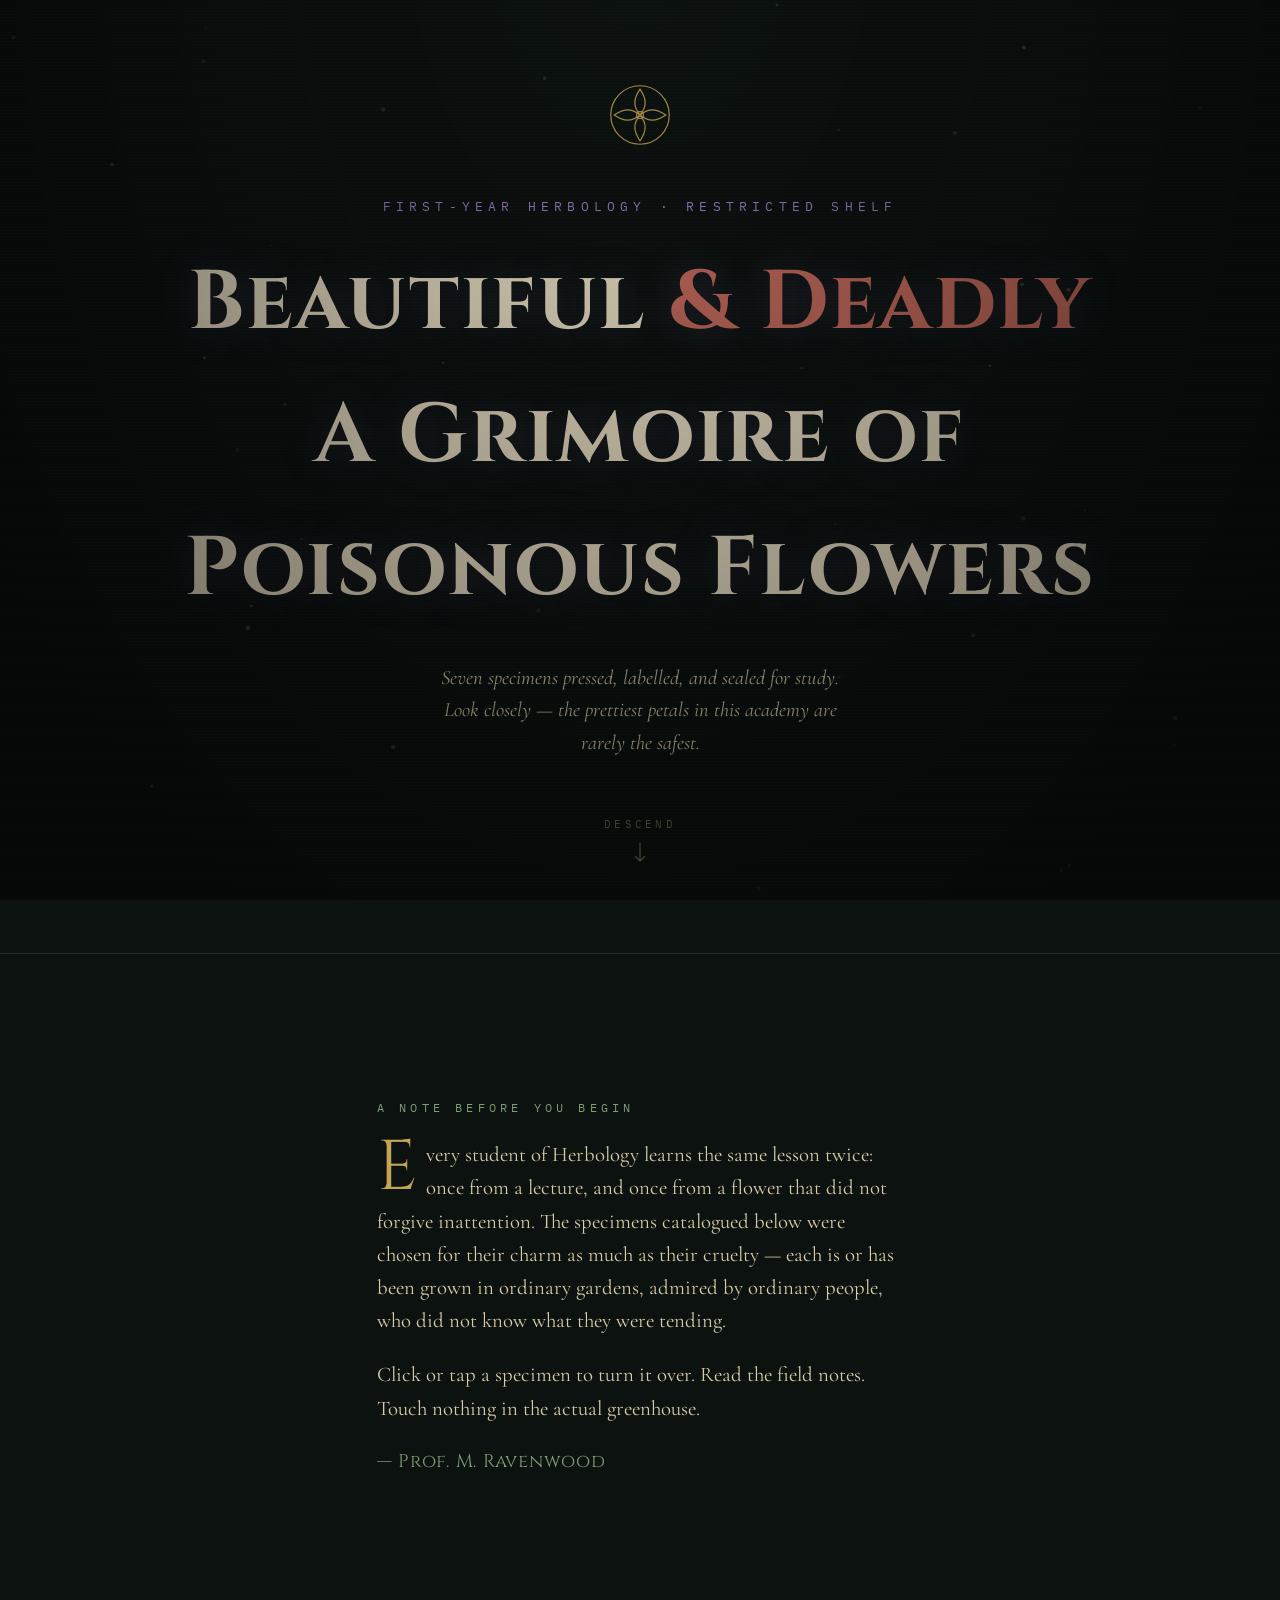
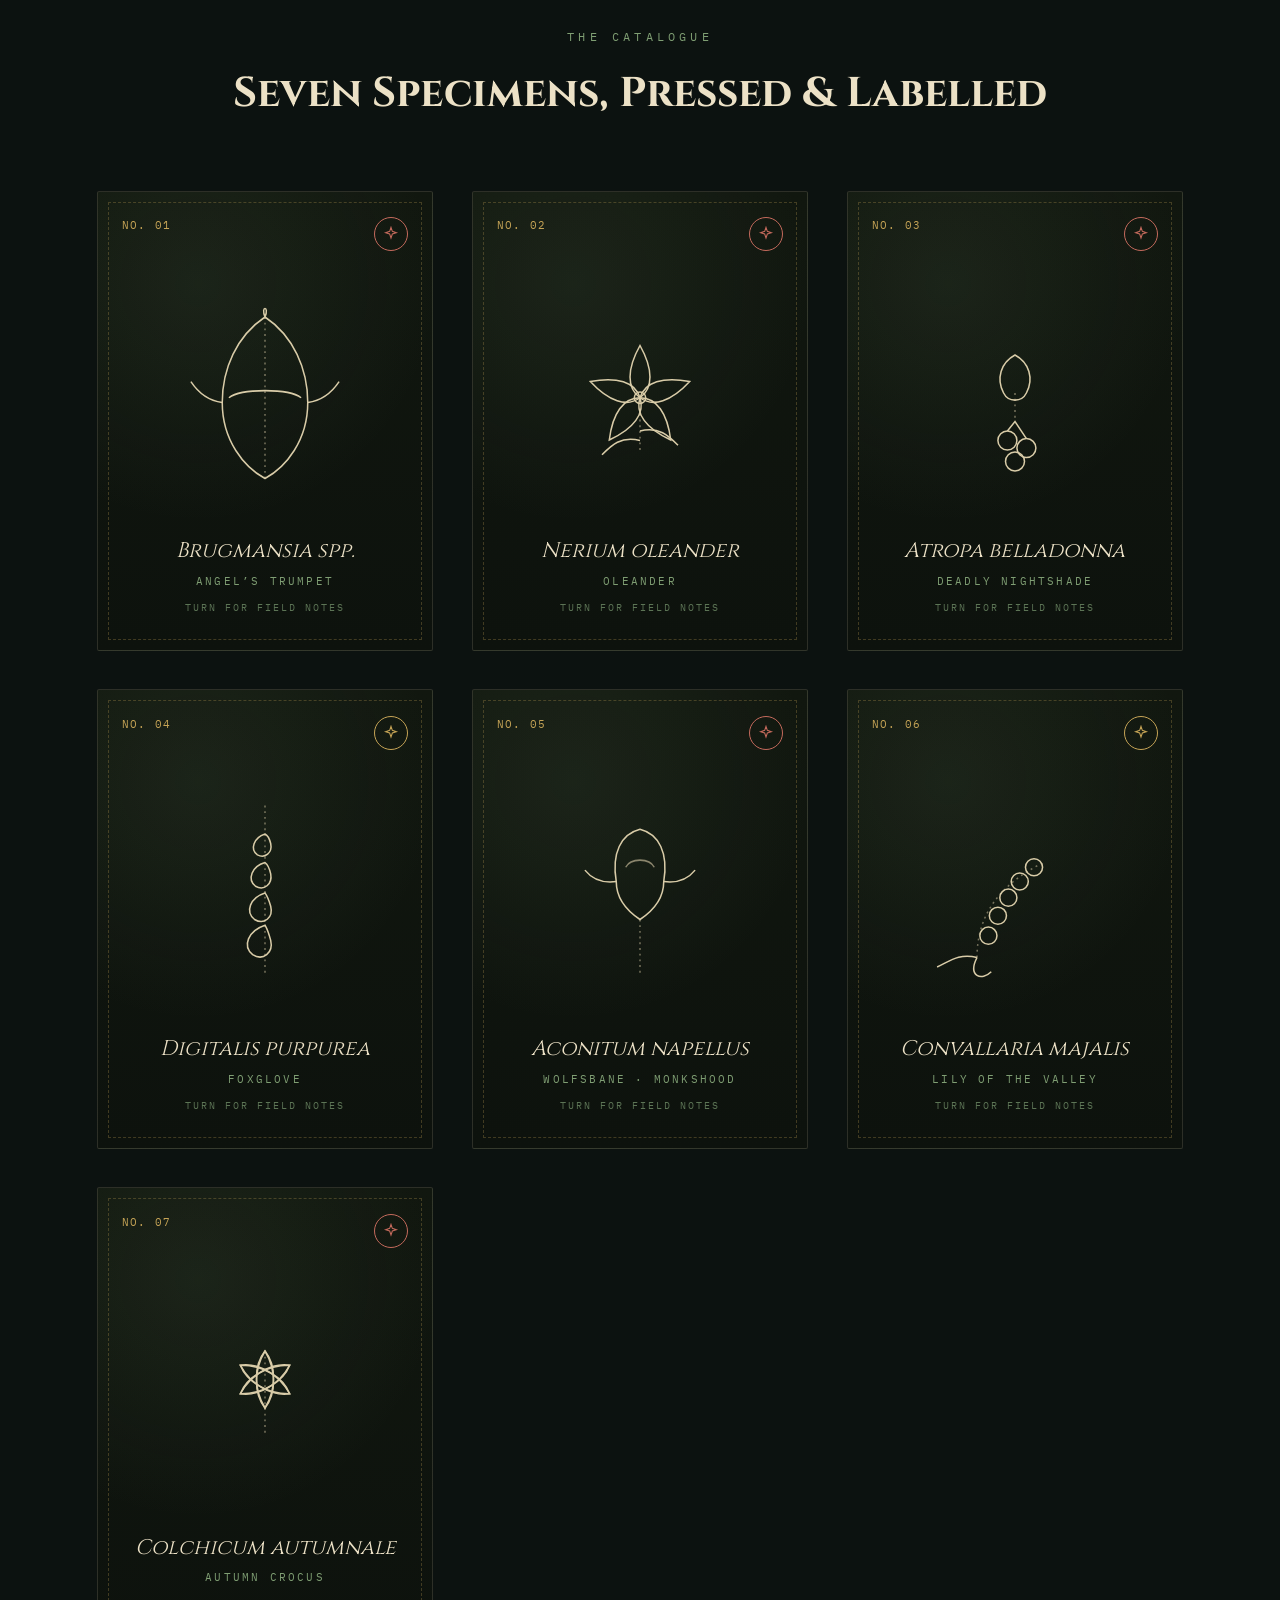
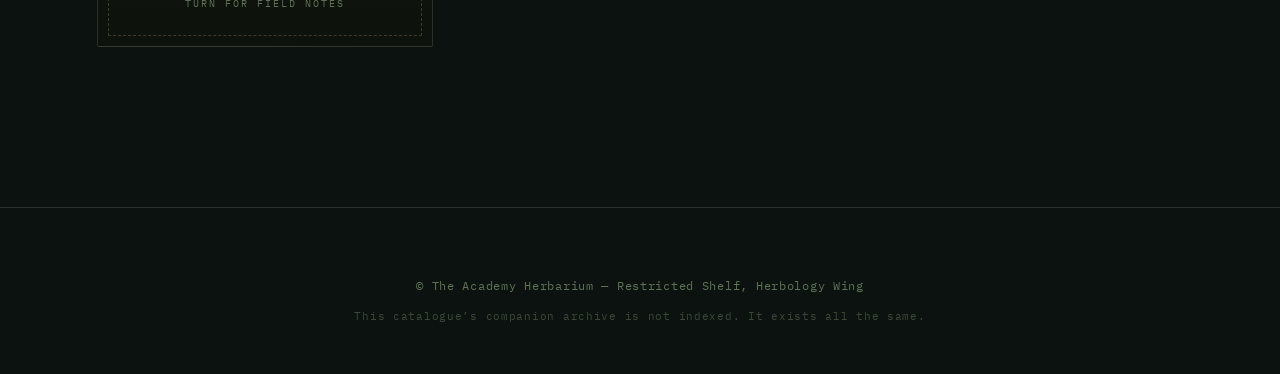
==== index.html @ 29f759af "Add files via upload" ====
<!DOCTYPE html>
<html lang="en">
<head>
<meta charset="UTF-8">
<meta name="viewport" content="width=device-width, initial-scale=1.0">
<title>Herbology &mdash; A Catalogue of Toxic Botanicals</title>
<meta name="description" content="A restricted-shelf herbarium of beautiful, deadly flowers, catalogued for first-year Herbology students.">
<meta name="author" content="Prof. M. Ravenwood, Herbology Chair &mdash; annotations withheld from the printed edition; see the archive, if you can find it.">
<link rel="preconnect" href="https://fonts.googleapis.com">
<link href="https://fonts.googleapis.com/css2?family=Cinzel:wght@600;700&family=Cormorant+Garamond:ital,wght@0,400;0,500;0,600;1,500&family=IBM+Plex+Mono:wght@400;500&display=swap" rel="stylesheet">
<link rel="stylesheet" href="style.css">

<!--
  A restricted archive sits just beyond this catalogue.
  Its address is withheld from every page&mdash;but not from every file.
  A crawler is told where NOT to go. Ask one what it was told.

  d2l0Y2hhY2FkZW15e2gxZGRlbl8=
-->

</head>
<body>

<canvas id="spores" aria-hidden="true"></canvas>

<header class="hero">
  <svg class="hero__crest" viewBox="0 0 100 100" fill="none" stroke="currentColor" stroke-width="1.4" aria-hidden="true">
    <circle cx="50" cy="50" r="34"/>
    <path d="M50 20 C58 32 58 40 50 50 C42 40 42 32 50 20 Z"/>
    <path d="M50 50 C58 60 58 68 50 80 C42 68 42 60 50 50 Z"/>
    <path d="M20 50 C32 42 40 42 50 50 C40 58 32 58 20 50 Z"/>
    <path d="M50 50 C60 42 68 42 80 50 C68 58 60 58 50 50 Z"/>
    <circle cx="50" cy="50" r="4"/>
  </svg>
  <p class="hero__kicker">First-Year Herbology &middot; Restricted Shelf</p>
  <h1>Beautiful <em>&amp; Deadly</em><br>A Grimoire of Poisonous Flowers</h1>
  <p class="hero__sub">Seven specimens pressed, labelled, and sealed for study. Look closely &mdash; the prettiest petals in this academy are rarely the safest.</p>
  <div class="hero__scroll" aria-hidden="true">
    <span>descend</span>
    <svg viewBox="0 0 14 20" fill="none" stroke="currentColor" stroke-width="1.4"><path d="M7 0v18M2 13l5 5 5-5"/></svg>
  </div>
</header>

<section class="foreword reveal">
  <span class="eyebrow">A Note Before You Begin</span>
  <p>Every student of Herbology learns the same lesson twice: once from a lecture, and once from a flower that did not forgive inattention. The specimens catalogued below were chosen for their charm as much as their cruelty &mdash; each is or has been grown in ordinary gardens, admired by ordinary people, who did not know what they were tending.</p>
  <p>Click or tap a specimen to turn it over. Read the field notes. Touch nothing in the actual greenhouse.</p>
  <span class="signature">&mdash; Prof. M. Ravenwood</span>
</section>

<main class="catalogue">
  <div class="catalogue__head reveal">
    <span class="eyebrow">The Catalogue</span>
    <h2>Seven Specimens, Pressed &amp; Labelled</h2>
  </div>

  <div class="grid">

    <!-- 01 — Angel's Trumpet -->
    <article class="specimen reveal" tabindex="0">
      <div class="specimen__inner">
        <div class="specimen__face">
          <div class="specimen__tag">
            <span>No. 01</span>
            <span class="specimen__seal tox-lethal" title="Toxicity: Lethal">
              <svg viewBox="0 0 24 24" fill="none" stroke="currentColor" stroke-width="1.6"><path d="M12 2l2 6 6 2-6 2-2 6-2-6-6-2 6-2z"/></svg>
            </span>
          </div>
          <div class="specimen__art">
            <svg viewBox="0 0 200 200" fill="none" stroke="currentColor" stroke-width="1.6">
              <path d="M100 20 C70 40 55 75 55 110 C55 150 78 178 100 190 C122 178 145 150 145 110 C145 75 130 40 100 20 Z"/>
              <path d="M62 105 C75 95 125 95 138 105" />
              <path d="M100 20 L100 190" stroke-dasharray="2 4" opacity="0.5"/>
              <path d="M100 20 C95 8 105 8 100 20 Z"/>
              <path d="M55 110 C40 108 30 100 22 88" />
              <path d="M145 110 C160 108 170 100 178 88" />
            </svg>
          </div>
          <div class="specimen__names">
            <span class="specimen__latin">Brugmansia spp.</span>
            <span class="specimen__common">Angel&rsquo;s Trumpet</span>
          </div>
          <p class="specimen__hint">turn for field notes</p>
        </div>
        <div class="specimen__face specimen__face--back">
          <span class="specimen__latin-back">Brugmansia spp.</span>
          <p class="specimen__field-label">Description</p>
          <p>Pendulous, trumpet-shaped blooms up to a foot long, drooping from woody shrubs. Sweetly fragrant by night, when the flowers open fully to lure moths.</p>
          <p class="specimen__field-label">Toxicity</p>
          <p>Every part contains tropane alkaloids &mdash; scopolamine, atropine, hyoscyamine. Ingestion causes delirium, hallucination, paralysis of the gut, and in sufficient dose, death.</p>
          <p class="specimen__field-label">Field Notes</p>
          <p>Old apothecaries called it a component of &ldquo;flying ointments,&rdquo; rubbed onto skin rather than swallowed. Witches, allegedly, did not fly so much as dream that they did.</p>
        </div>
      </div>
    </article>

    <!-- 02 — Oleander -->
    <article class="specimen reveal" tabindex="0">
      <div class="specimen__inner">
        <div class="specimen__face">
          <div class="specimen__tag">
            <span>No. 02</span>
            <span class="specimen__seal tox-lethal" title="Toxicity: Lethal">
              <svg viewBox="0 0 24 24" fill="none" stroke="currentColor" stroke-width="1.6"><path d="M12 2l2 6 6 2-6 2-2 6-2-6-6-2 6-2z"/></svg>
            </span>
          </div>
          <div class="specimen__art">
            <svg viewBox="0 0 200 200" fill="none" stroke="currentColor" stroke-width="1.6">
              <g transform="translate(100,105)">
                <path d="M0 -55 C14 -30 14 -10 0 0 C-14 -10 -14 -30 0 -55 Z"/>
                <path d="M0 -55 C14 -30 14 -10 0 0 C-14 -10 -14 -30 0 -55 Z" transform="rotate(72)"/>
                <path d="M0 -55 C14 -30 14 -10 0 0 C-14 -10 -14 -30 0 -55 Z" transform="rotate(144)"/>
                <path d="M0 -55 C14 -30 14 -10 0 0 C-14 -10 -14 -30 0 -55 Z" transform="rotate(216)"/>
                <path d="M0 -55 C14 -30 14 -10 0 0 C-14 -10 -14 -30 0 -55 Z" transform="rotate(288)"/>
                <circle r="6"/>
              </g>
              <path d="M100 160 L100 105" stroke-dasharray="2 4" opacity="0.5"/>
              <path d="M100 150 C80 145 70 155 60 165" />
              <path d="M100 140 C120 135 130 145 140 155" />
            </svg>
          </div>
          <div class="specimen__names">
            <span class="specimen__latin">Nerium oleander</span>
            <span class="specimen__common">Oleander</span>
          </div>
          <p class="specimen__hint">turn for field notes</p>
        </div>
        <div class="specimen__face specimen__face--back">
          <span class="specimen__latin-back">Nerium oleander</span>
          <p class="specimen__field-label">Description</p>
          <p>A tidy, evergreen shrub with narrow leaves and clusters of five-petaled pink, white, or red flowers, planted along roadsides for its indifference to drought and neglect.</p>
          <p class="specimen__field-label">Toxicity</p>
          <p>Every part &mdash; leaf, stem, sap, smoke of burnt wood &mdash; carries cardiac glycosides. A single leaf, chewed by a child or a curious pet, has been enough to kill.</p>
          <p class="specimen__field-label">Field Notes</p>
          <p>Its beauty is precisely the trap: municipal planters full of a poison ranked among the deadliest ornamentals grown anywhere in the world.</p>
        </div>
      </div>
    </article>

    <!-- 03 — Deadly Nightshade -->
    <article class="specimen reveal" tabindex="0">
      <div class="specimen__inner">
        <div class="specimen__face">
          <div class="specimen__tag">
            <span>No. 03</span>
            <span class="specimen__seal tox-lethal" title="Toxicity: Lethal">
              <svg viewBox="0 0 24 24" fill="none" stroke="currentColor" stroke-width="1.6"><path d="M12 2l2 6 6 2-6 2-2 6-2-6-6-2 6-2z"/></svg>
            </span>
          </div>
          <div class="specimen__art">
            <svg viewBox="0 0 200 200" fill="none" stroke="currentColor" stroke-width="1.6">
              <path d="M100 60 C85 68 80 85 88 100 C93 110 107 110 112 100 C120 85 115 68 100 60 Z"/>
              <path d="M100 100 L100 130" stroke-dasharray="2 4" opacity="0.5"/>
              <circle cx="92" cy="150" r="10"/>
              <circle cx="112" cy="158" r="10"/>
              <circle cx="100" cy="172" r="10"/>
              <path d="M92 140 L100 130 L112 148" />
            </svg>
          </div>
          <div class="specimen__names">
            <span class="specimen__latin">Atropa belladonna</span>
            <span class="specimen__common">Deadly Nightshade</span>
          </div>
          <p class="specimen__hint">turn for field notes</p>
        </div>
        <div class="specimen__face specimen__face--back">
          <span class="specimen__latin-back">Atropa belladonna</span>
          <p class="specimen__field-label">Description</p>
          <p>Small, bell-shaped purple-brown flowers give way to glossy black berries, sweet enough to tempt a child and dangerous enough to end that child&rsquo;s afternoon in a hospital.</p>
          <p class="specimen__field-label">Toxicity</p>
          <p>Atropine is the namesake alkaloid, once dosed deliberately to dilate the pupils. In excess it brings racing pulse, fever, hallucination, coma.</p>
          <p class="specimen__field-label">Field Notes</p>
          <p>&ldquo;Bella donna&rdquo; &mdash; beautiful woman. Renaissance ladies dropped its juice into their eyes for a wide, dark, fashionable stare, and paid for the fashion in blurred vision.</p>
        </div>
      </div>
    </article>

    <!-- 04 — Foxglove -->
    <article class="specimen reveal" tabindex="0">
      <div class="specimen__inner">
        <div class="specimen__face">
          <div class="specimen__tag">
            <span>No. 04</span>
            <span class="specimen__seal tox-severe" title="Toxicity: Severe">
              <svg viewBox="0 0 24 24" fill="none" stroke="currentColor" stroke-width="1.6"><path d="M12 2l2 6 6 2-6 2-2 6-2-6-6-2 6-2z"/></svg>
            </span>
          </div>
          <div class="specimen__art">
            <svg viewBox="0 0 200 200" fill="none" stroke="currentColor" stroke-width="1.6">
              <path d="M100 10 L100 190" stroke-dasharray="2 4" opacity="0.5"/>
              <path d="M100 40 C88 44 84 56 92 62 C100 66 108 60 106 50 C104 42 100 40 100 40Z"/>
              <path d="M100 70 C86 74 81 88 90 95 C99 100 108 93 106 82 C104 73 100 70 100 70Z"/>
              <path d="M100 102 C84 107 79 122 89 130 C99 136 109 128 106 116 C103 106 100 102 100 102Z"/>
              <path d="M100 136 C82 142 76 158 87 167 C98 174 109 165 106 152 C103 141 100 136 100 136Z"/>
            </svg>
          </div>
          <div class="specimen__names">
            <span class="specimen__latin">Digitalis purpurea</span>
            <span class="specimen__common">Foxglove</span>
          </div>
          <p class="specimen__hint">turn for field notes</p>
        </div>
        <div class="specimen__face specimen__face--back">
          <span class="specimen__latin-back">Digitalis purpurea</span>
          <p class="specimen__field-label">Description</p>
          <p>A tall biennial spire lined with dozens of speckled, thimble-shaped bells, rising from cottage gardens and woodland edges alike.</p>
          <p class="specimen__field-label">Toxicity</p>
          <p>Digoxin and related cardiac glycosides slow and disrupt the heart. The margin between a therapeutic dose and a fatal one is famously narrow.</p>
          <p class="specimen__field-label">Field Notes</p>
          <p>Medicine and poison from the same leaf: digitalis remains a treatment for certain heart conditions, prescribed in doses measured to the milligram.</p>
        </div>
      </div>
    </article>

    <!-- 05 — Wolfsbane / Monkshood -->
    <article class="specimen reveal" tabindex="0">
      <div class="specimen__inner">
        <div class="specimen__face">
          <div class="specimen__tag">
            <span>No. 05</span>
            <span class="specimen__seal tox-lethal" title="Toxicity: Lethal">
              <svg viewBox="0 0 24 24" fill="none" stroke="currentColor" stroke-width="1.6"><path d="M12 2l2 6 6 2-6 2-2 6-2-6-6-2 6-2z"/></svg>
            </span>
          </div>
          <div class="specimen__art">
            <svg viewBox="0 0 200 200" fill="none" stroke="currentColor" stroke-width="1.6">
              <path d="M100 130 L100 190" stroke-dasharray="2 4" opacity="0.5"/>
              <path d="M75 90 C70 60 80 40 100 35 C120 40 130 60 125 90 C125 110 112 122 100 130 C88 122 75 110 75 90 Z"/>
              <path d="M75 90 C60 92 50 88 42 78" />
              <path d="M125 90 C140 92 150 88 158 78" />
              <path d="M85 75 C90 65 110 65 115 75" opacity="0.6"/>
            </svg>
          </div>
          <div class="specimen__names">
            <span class="specimen__latin">Aconitum napellus</span>
            <span class="specimen__common">Wolfsbane &middot; Monkshood</span>
          </div>
          <p class="specimen__hint">turn for field notes</p>
        </div>
        <div class="specimen__face specimen__face--back">
          <span class="specimen__latin-back">Aconitum napellus</span>
          <p class="specimen__field-label">Description</p>
          <p>Deep violet flowers shaped like a monk&rsquo;s hood, arranged along a stout, upright stem in cool, damp gardens and mountain meadows.</p>
          <p class="specimen__field-label">Toxicity</p>
          <p>Aconitine can absorb through unbroken skin. Numbness, paralysis, and cardiac arrest follow &mdash; among the most lethal alkaloids in the plant kingdom.</p>
          <p class="specimen__field-label">Field Notes</p>
          <p>Named for wolves and worn by monks alike in folklore; arrow-tips were once dipped in its root. Garden gloves are not a suggestion here &mdash; they are policy.</p>
        </div>
      </div>
    </article>

    <!-- 06 — Lily of the Valley -->
    <article class="specimen reveal" tabindex="0">
      <div class="specimen__inner">
        <div class="specimen__face">
          <div class="specimen__tag">
            <span>No. 06</span>
            <span class="specimen__seal tox-severe" title="Toxicity: Severe">
              <svg viewBox="0 0 24 24" fill="none" stroke="currentColor" stroke-width="1.6"><path d="M12 2l2 6 6 2-6 2-2 6-2-6-6-2 6-2z"/></svg>
            </span>
          </div>
          <div class="specimen__art">
            <svg viewBox="0 0 200 200" fill="none" stroke="currentColor" stroke-width="1.6">
              <path d="M60 170 C60 120 90 90 130 70" stroke-dasharray="2 4" opacity="0.5"/>
              <circle cx="120" cy="75" r="9"/>
              <circle cx="105" cy="90" r="9"/>
              <circle cx="93" cy="107" r="9"/>
              <circle cx="82" cy="126" r="9"/>
              <circle cx="72" cy="147" r="9"/>
              <path d="M60 170 C40 165 30 175 18 180" />
              <path d="M60 170 C50 190 65 195 75 185" />
            </svg>
          </div>
          <div class="specimen__names">
            <span class="specimen__latin">Convallaria majalis</span>
            <span class="specimen__common">Lily of the Valley</span>
          </div>
          <p class="specimen__hint">turn for field notes</p>
        </div>
        <div class="specimen__face specimen__face--back">
          <span class="specimen__latin-back">Convallaria majalis</span>
          <p class="specimen__field-label">Description</p>
          <p>A gentle arch of small white bells, achingly fragrant, spilling from broad green leaves in shaded corners of temperate gardens each spring.</p>
          <p class="specimen__field-label">Toxicity</p>
          <p>Convallatoxin and related glycosides affect the heart much as foxglove&rsquo;s do. The water in a vase of cut stems becomes dangerous in its own right.</p>
          <p class="specimen__field-label">Field Notes</p>
          <p>A traditional wedding flower, prized for meaning &ldquo;return of happiness.&rdquo; No bouquet in this academy&rsquo;s history has ever been eaten, and it should stay that way.</p>
        </div>
      </div>
    </article>

    <!-- 07 — Autumn Crocus -->
    <article class="specimen reveal" tabindex="0">
      <div class="specimen__inner">
        <div class="specimen__face">
          <div class="specimen__tag">
            <span>No. 07</span>
            <span class="specimen__seal tox-lethal" title="Toxicity: Lethal">
              <svg viewBox="0 0 24 24" fill="none" stroke="currentColor" stroke-width="1.6"><path d="M12 2l2 6 6 2-6 2-2 6-2-6-6-2 6-2z"/></svg>
            </span>
          </div>
          <div class="specimen__art">
            <svg viewBox="0 0 200 200" fill="none" stroke="currentColor" stroke-width="1.6" role="img">
              <!-- A specimen pressed without its leaves, as this species always blooms. -->
              <title>field-note: check what a crocus shows when it has nothing left to hide // pl41n_</title>
              <path d="M100 60 L100 150" stroke-dasharray="2 4" opacity="0.5"/>
              <path d="M100 60 C88 75 88 100 100 120 C112 100 112 75 100 60 Z"/>
              <path d="M100 60 C88 75 88 100 100 120 C112 100 112 75 100 60 Z" transform="rotate(60 100 90)"/>
              <path d="M100 60 C88 75 88 100 100 120 C112 100 112 75 100 60 Z" transform="rotate(120 100 90)"/>
              <path d="M100 60 C88 75 88 100 100 120 C112 100 112 75 100 60 Z" transform="rotate(180 100 90)"/>
              <path d="M100 60 C88 75 88 100 100 120 C112 100 112 75 100 60 Z" transform="rotate(240 100 90)"/>
              <path d="M100 60 C88 75 88 100 100 120 C112 100 112 75 100 60 Z" transform="rotate(300 100 90)"/>
            </svg>
          </div>
          <div class="specimen__names">
            <span class="specimen__latin">Colchicum autumnale</span>
            <span class="specimen__common">Autumn Crocus</span>
          </div>
          <p class="specimen__hint">turn for field notes</p>
        </div>
        <div class="specimen__face specimen__face--back">
          <span class="specimen__latin-back">Colchicum autumnale</span>
          <p class="specimen__field-label">Description</p>
          <p>Pale lilac, crocus-like blooms that rise from bare soil in early autumn, with no leaves in sight &mdash; those appeared and vanished back in spring.</p>
          <p class="specimen__field-label">Toxicity</p>
          <p>Colchicine resembles no antidote known to this academy&rsquo;s infirmary. It has repeatedly been mistaken, fatally, for saffron crocus and wild garlic by foragers who did not look closely enough.</p>
          <p class="specimen__field-label">Field Notes</p>
          <p>A plant that hides its leaves is a plant worth a second look. Sometimes what a specimen omits tells you more than what it shows.</p>
        </div>
      </div>
    </article>

  </div>
</main>

<footer>
  <p>&copy; The Academy Herbarium &mdash; Restricted Shelf, Herbology Wing</p>
  <span class="restricted">This catalogue&rsquo;s companion archive is not indexed. It exists all the same.</span>
</footer>

<script src="script.js"></script>
</body>
</html>
---- style.css ----
/* ============================================================
   HERBOLOGY: A CATALOGUE OF TOXIC BOTANICALS
   Design tokens
   ============================================================ */
:root {
  --void: #0c1210;
  --void-deep: #070a08;
  --parchment: #ece1c6;
  --parchment-dim: #d9cca8;
  --moss: #7f9e73;
  --moss-dim: #5c7455;
  --nightshade: #6f5389;
  --nightshade-bright: #9b7ec4;
  --gold: #c6a456;
  --blood: #8a4444;
  --blood-bright: #c46a5c;
  --ink-line: rgba(236, 225, 198, 0.14);

  --font-display: 'Cinzel', 'Cormorant Garamond', serif;
  --font-body: 'Cormorant Garamond', 'EB Garamond', serif;
  --font-mono: 'IBM Plex Mono', monospace;

  --card-w: 320px;
}

* { box-sizing: border-box; }

html { scroll-behavior: smooth; }

body {
  margin: 0;
  background: var(--void);
  color: var(--parchment);
  font-family: var(--font-body);
  font-size: 19px;
  line-height: 1.6;
  overflow-x: hidden;
}

::selection {
  background: var(--nightshade);
  color: var(--parchment);
}

/* subtle vignette + paper grain feel */
body::before {
  content: "";
  position: fixed;
  inset: 0;
  pointer-events: none;
  z-index: 5;
  background:
    radial-gradient(ellipse at 50% -10%, rgba(0,0,0,0), rgba(0,0,0,0.55) 85%),
    repeating-linear-gradient(0deg, rgba(255,255,255,0.012) 0px, rgba(255,255,255,0.012) 1px, transparent 1px, transparent 3px);
}

a { color: var(--gold); }

.eyebrow {
  font-family: var(--font-mono);
  font-size: 12px;
  letter-spacing: 0.35em;
  text-transform: uppercase;
  color: var(--moss);
}

/* ============================================================
   SPORES — ambient canvas
   ============================================================ */
#spores {
  position: fixed;
  inset: 0;
  z-index: 0;
  pointer-events: none;
  opacity: 0.55;
}

/* ============================================================
   HERO
   ============================================================ */
.hero {
  position: relative;
  min-height: 100svh;
  display: flex;
  flex-direction: column;
  align-items: center;
  justify-content: center;
  text-align: center;
  padding: 8vh 6vw 10vh;
  z-index: 1;
  border-bottom: 1px solid var(--ink-line);
}

.hero__crest {
  width: 86px;
  height: 86px;
  margin-bottom: 1.6rem;
  color: var(--gold);
  opacity: 0.9;
}

.hero__kicker {
  font-family: var(--font-mono);
  font-size: 13px;
  letter-spacing: 0.4em;
  text-transform: uppercase;
  color: var(--nightshade-bright);
  margin-bottom: 1.2rem;
}

.hero h1 {
  font-family: var(--font-display);
  font-weight: 700;
  font-size: clamp(2.6rem, 7vw, 5.2rem);
  letter-spacing: 0.02em;
  margin: 0;
  color: var(--parchment);
  text-shadow: 0 0 40px rgba(155, 126, 196, 0.25);
}

.hero h1 em {
  font-style: normal;
  color: var(--blood-bright);
}

.hero__sub {
  max-width: 46ch;
  margin: 1.6rem auto 0;
  font-size: 1.28rem;
  color: var(--parchment-dim);
  font-style: italic;
}

.hero__scroll {
  margin-top: 3.5rem;
  font-family: var(--font-mono);
  font-size: 11px;
  letter-spacing: 0.3em;
  text-transform: uppercase;
  color: var(--moss-dim);
  display: flex;
  flex-direction: column;
  align-items: center;
  gap: 0.6rem;
  animation: bob 2.6s ease-in-out infinite;
}
.hero__scroll svg { width: 14px; height: 20px; }

@keyframes bob {
  0%, 100% { transform: translateY(0); opacity: 0.6; }
  50% { transform: translateY(6px); opacity: 1; }
}

/* ============================================================
   FOREWORD — page-from-a-book intro
   ============================================================ */
.foreword {
  max-width: 680px;
  margin: 0 auto;
  padding: 9rem 6vw 7rem;
  position: relative;
  z-index: 1;
}

.foreword .eyebrow { margin-bottom: 1rem; display: block; }

.foreword p {
  font-size: 1.3rem;
  color: var(--parchment-dim);
}

.foreword p:first-of-type::first-letter {
  font-family: var(--font-display);
  font-size: 4.4rem;
  float: left;
  line-height: 0.8;
  padding: 0.1rem 0.5rem 0 0;
  color: var(--gold);
}

.foreword .signature {
  margin-top: 2.2rem;
  font-family: var(--font-display);
  font-size: 1.15rem;
  color: var(--moss);
  letter-spacing: 0.04em;
}

/* ============================================================
   CATALOGUE GRID
   ============================================================ */
.catalogue {
  position: relative;
  z-index: 1;
  padding: 2rem 6vw 10rem;
  max-width: 1240px;
  margin: 0 auto;
}

.catalogue__head {
  text-align: center;
  margin-bottom: 4rem;
}

.catalogue__head h2 {
  font-family: var(--font-display);
  font-size: clamp(1.8rem, 4vw, 2.6rem);
  margin: 0.6rem 0 0;
  color: var(--parchment);
}

.grid {
  display: grid;
  grid-template-columns: repeat(auto-fit, minmax(var(--card-w), 1fr));
  gap: 2.4rem;
}

/* ---- specimen card ---- */
.specimen {
  perspective: 1600px;
  height: 460px;
}

.specimen__inner {
  position: relative;
  width: 100%;
  height: 100%;
  transition: transform 0.9s cubic-bezier(0.2, 0.7, 0.2, 1);
  transform-style: preserve-3d;
}

.specimen:focus-within .specimen__inner,
.specimen.is-flipped .specimen__inner {
  transform: rotateY(180deg);
}

.specimen__face {
  position: absolute;
  inset: 0;
  backface-visibility: hidden;
  border-radius: 2px;
  border: 1px solid var(--ink-line);
  background:
    radial-gradient(circle at 30% 20%, rgba(127,158,115,0.10), transparent 55%),
    linear-gradient(180deg, #11170f, #0d120d);
  padding: 1.6rem 1.5rem 1.5rem;
  display: flex;
  flex-direction: column;
}

.specimen__face--back {
  transform: rotateY(180deg);
  background:
    radial-gradient(circle at 70% 80%, rgba(111,83,137,0.18), transparent 55%),
    linear-gradient(180deg, #12100f, #0d0d0f);
  overflow-y: auto;
}

/* stitched herbarium border */
.specimen__face::before {
  content: "";
  position: absolute;
  inset: 10px;
  border: 1px dashed rgba(198, 164, 86, 0.28);
  pointer-events: none;
}

.specimen__tag {
  display: flex;
  justify-content: space-between;
  align-items: flex-start;
  font-family: var(--font-mono);
  font-size: 11px;
  letter-spacing: 0.12em;
  color: var(--gold);
  text-transform: uppercase;
}

.specimen__seal {
  width: 34px;
  height: 34px;
  border-radius: 50%;
  border: 1px solid currentColor;
  display: flex;
  align-items: center;
  justify-content: center;
  flex-shrink: 0;
}
.specimen__seal svg { width: 16px; height: 16px; }

.tox-mild { color: var(--moss); }
.tox-severe { color: var(--gold); }
.tox-lethal { color: var(--blood-bright); }

.specimen__art {
  flex: 1;
  display: flex;
  align-items: center;
  justify-content: center;
  color: var(--parchment-dim);
  margin: 0.4rem 0;
}
.specimen__art svg { width: 100%; max-width: 190px; height: auto; }

.specimen__names {
  text-align: center;
  margin-bottom: 0.6rem;
}

.specimen__latin {
  font-family: var(--font-display);
  font-style: italic;
  font-size: 1.32rem;
  color: var(--parchment);
  display: block;
}

.specimen__common {
  font-family: var(--font-mono);
  font-size: 11px;
  letter-spacing: 0.2em;
  text-transform: uppercase;
  color: var(--moss);
  display: block;
  margin-top: 0.3rem;
}

.specimen__hint {
  margin-top: auto;
  text-align: center;
  font-family: var(--font-mono);
  font-size: 10px;
  letter-spacing: 0.2em;
  text-transform: uppercase;
  color: var(--moss-dim);
}

/* back face content */
.specimen__field-label {
  font-family: var(--font-mono);
  font-size: 10px;
  letter-spacing: 0.2em;
  text-transform: uppercase;
  color: var(--nightshade-bright);
  margin: 0.9rem 0 0.35rem;
}
.specimen__field-label:first-of-type { margin-top: 0.2rem; }

.specimen__face--back p {
  margin: 0;
  font-size: 0.98rem;
  color: var(--parchment-dim);
  line-height: 1.55;
}

.specimen__latin-back {
  font-family: var(--font-display);
  font-style: italic;
  font-size: 1.05rem;
  color: var(--parchment);
  display: block;
  margin-bottom: 0.2rem;
}

/* ============================================================
   FOOTER
   ============================================================ */
footer {
  position: relative;
  z-index: 1;
  border-top: 1px solid var(--ink-line);
  padding: 3.5rem 6vw 3rem;
  text-align: center;
  font-family: var(--font-mono);
  font-size: 12px;
  letter-spacing: 0.06em;
  color: var(--moss-dim);
}

footer .restricted {
  display: block;
  margin-top: 0.8rem;
  color: rgba(127, 158, 115, 0.4);
  font-size: 11px;
}

/* ============================================================
   REVEAL ON SCROLL
   ============================================================ */
.reveal {
  opacity: 0;
  transform: translateY(24px);
  transition: opacity 0.8s ease, transform 0.8s ease;
}
.reveal.is-visible {
  opacity: 1;
  transform: translateY(0);
}

@media (prefers-reduced-motion: reduce) {
  html { scroll-behavior: auto; }
  .reveal, .specimen__inner, .hero__scroll { transition: none !important; animation: none !important; }
  .reveal { opacity: 1; transform: none; }
}

/* focus visibility */
a:focus-visible, .specimen:focus-visible {
  outline: 2px solid var(--gold);
  outline-offset: 3px;
}

@media (max-width: 560px) {
  body { font-size: 17px; }
  .specimen { height: 500px; }
}
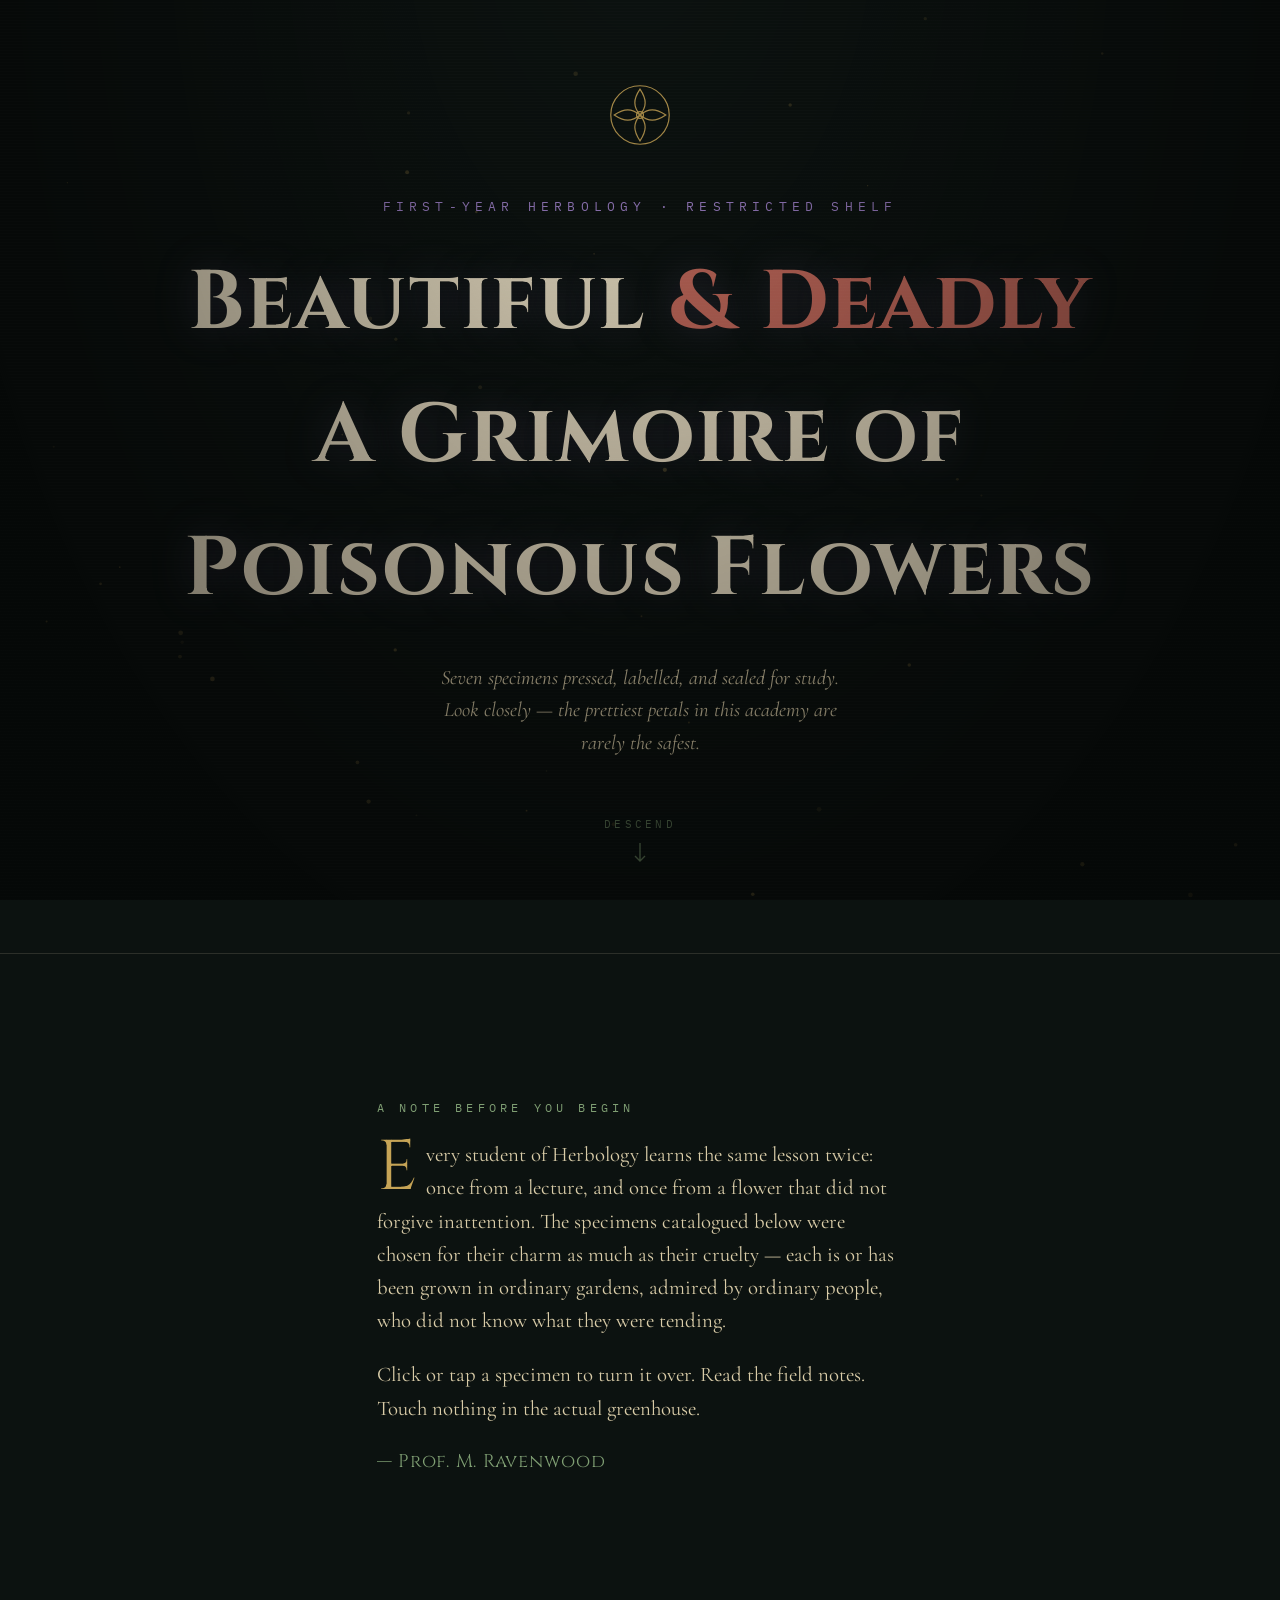
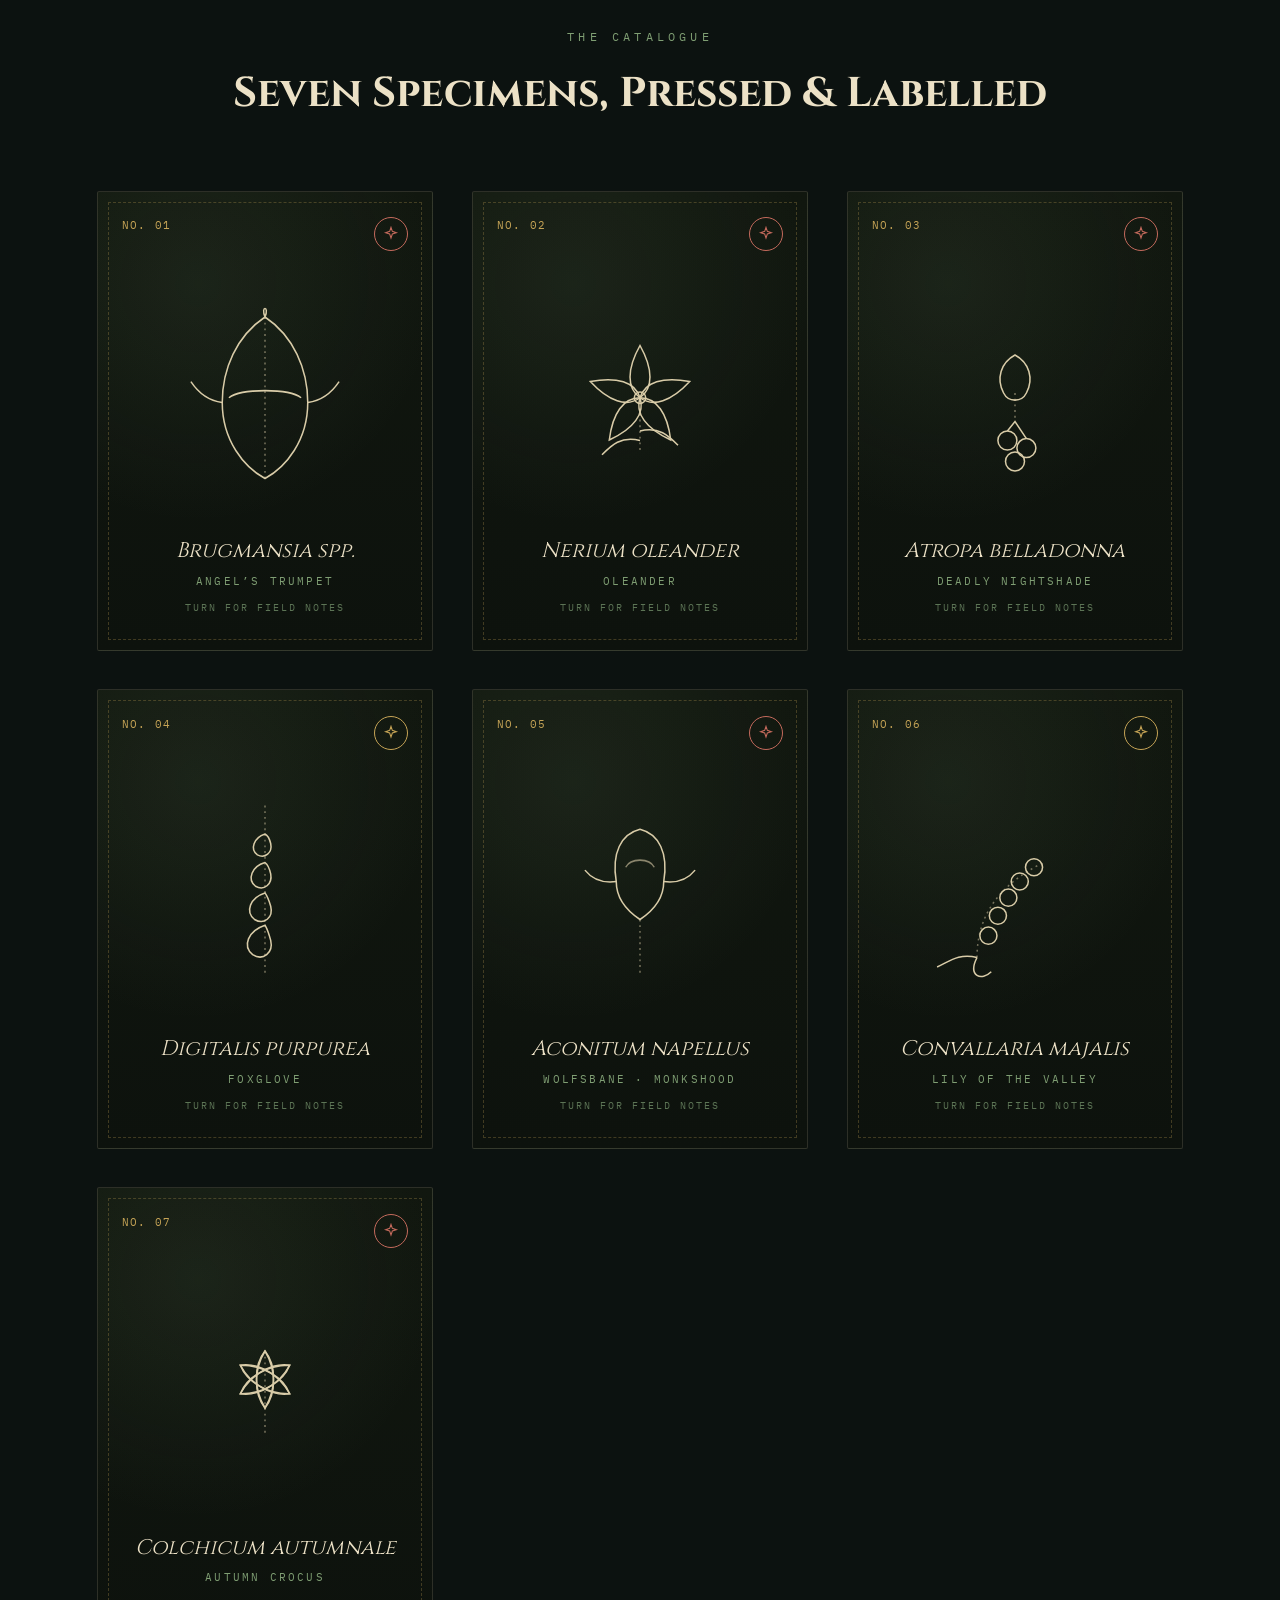
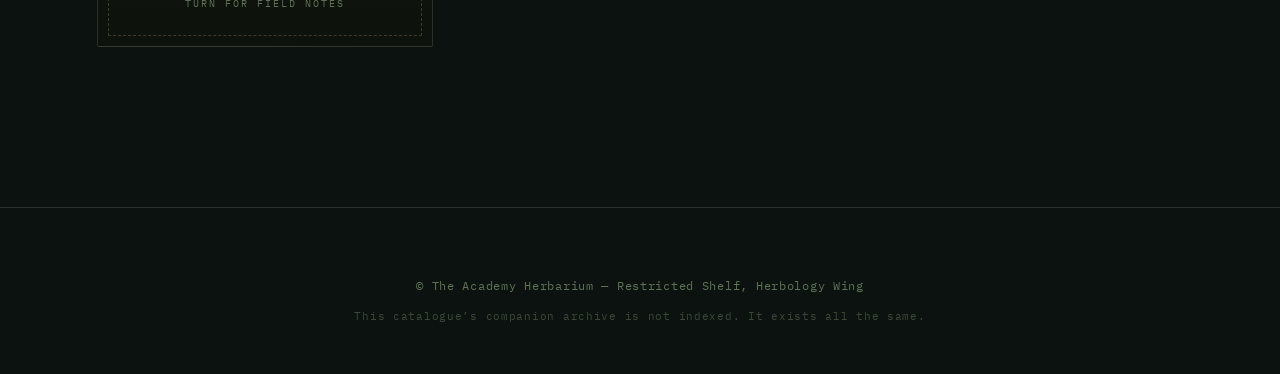
==== commit 751af236: "Update encoded string in index.html" ====
--- a/index.html
+++ b/index.html
@@ -15,7 +15,7 @@
   Its address is withheld from every page&mdash;but not from every file.
   A crawler is told where NOT to go. Ask one what it was told.
 
-  d2l0Y2hhY2FkZW15e2gxZGRlbl8=
+  V0lDWVN7aDFkZGVuXw==
 -->
 
 </head>
